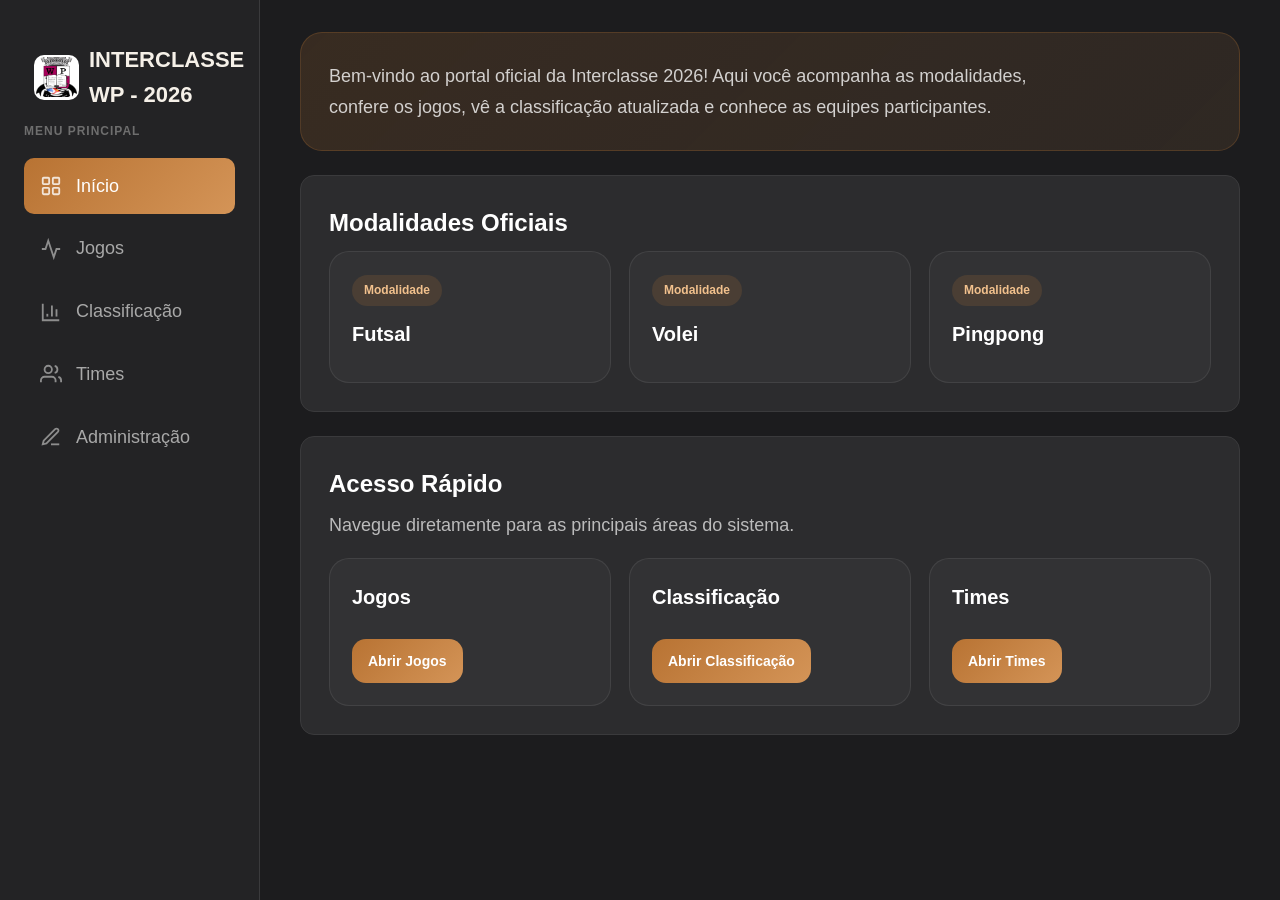
==== index.html @ 661f06f8 "site completo interclasse" ====
<!DOCTYPE html>
<html lang="pt-br" data-theme="dark">
<head>
  <meta charset="UTF-8">
  <meta name="viewport" content="width=device-width, initial-scale=1.0">
  <title>Inicial - Interclasse</title>

  <link rel="stylesheet" href="css/templatemo-crypto-style.css">
  <link rel="stylesheet" href="css/templatemo-crypto-pages.css">

  <style>
    .sidebar .logo-icon {
      display: flex;
      align-items: center;
      justify-content: center;
      font-weight: 700;
      font-size: 18px;
    }

    .custom-active-link {
      background: linear-gradient(135deg, #b87333, #d49457);
      color: #fff;
    }

    .welcome-card {
      margin-bottom: 22px;
    }

    .hero-box {
      background: linear-gradient(135deg, rgba(184,115,51,0.18), rgba(212,148,87,0.10));
      border: 1px solid rgba(184,115,51,0.25);
      border-radius: 22px;
      padding: 28px;
      margin-bottom: 24px;
    }

    .hero-box h1 {
      margin: 0 0 10px;
      font-size: 34px;
      color: #fff;
    }

    .hero-box p {
      margin: 0;
      color: rgba(255,255,255,0.78);
      line-height: 1.7;
      max-width: 760px;
    }

    .section-title {
      margin: 0 0 8px;
      color: #fff;
      font-size: 24px;
    }

    .section-subtitle {
      margin: 0 0 18px;
      color: rgba(255,255,255,0.68);
      line-height: 1.6;
    }

    .sports-grid,
    .actions-grid,
    .info-grid {
      display: grid;
      gap: 18px;
    }

    .sports-grid {
      grid-template-columns: repeat(auto-fit, minmax(220px, 1fr));
    }

    .actions-grid,
    .info-grid {
      grid-template-columns: repeat(auto-fit, minmax(260px, 1fr));
    }

    .sport-card,
    .action-card,
    .info-card {
      background: rgba(255,255,255,0.03);
      border: 1px solid rgba(255,255,255,0.08);
      border-radius: 20px;
      padding: 22px;
    }

    .sport-badge {
      display: inline-block;
      margin-bottom: 12px;
      padding: 6px 12px;
      border-radius: 999px;
      background: rgba(184,115,51,0.18);
      color: #f2c18d;
      font-size: 12px;
      font-weight: 700;
    }

    .sport-card h3,
    .action-card h3,
    .info-card h3 {
      margin: 0 0 10px;
      color: #fff;
      font-size: 20px;
    }

    .sport-card p,
    .action-card p,
    .info-card p {
      margin: 0;
      color: rgba(255,255,255,0.74);
      line-height: 1.7;
    }

    .quick-link {
      display: inline-flex;
      align-items: center;
      justify-content: center;
      text-decoration: none;
      margin-top: 16px;
      padding: 11px 16px;
      border-radius: 14px;
      font-size: 14px;
      font-weight: 700;
      color: #fff;
      background: linear-gradient(135deg, #b87333, #d49457);
      transition: 0.25s ease;
    }

    .quick-link:hover {
      transform: translateY(-1px);
      opacity: 0.96;
    }

    .card {
      margin-bottom: 24px;
    }
  </style>
</head>
<body>

<div class="splash-screen">
  <img src="logo.png" alt="Logo Interclasse">
</div>

  <button class="mobile-menu-toggle" id="mobileMenuToggle">
    <div class="hamburger">
      <span></span>
      <span></span>
      <span></span>
    </div>
  </button>

  <div class="sidebar-overlay" id="sidebarOverlay"></div>

  <div class="dashboard">
    <aside class="sidebar" id="sidebar">
    <div class="logo">
    <div class="logo-icon">
      <img src="logo.png" alt="Logo da Escola">
    </div>
      <span class="logo-text">INTERCLASSE WP - 2026</span>
    </div>

      <nav class="nav-section">
        <div class="nav-label">Menu Principal</div>

        <a href="index.html" class="nav-item custom-active-link">
          <svg class="nav-icon" viewBox="0 0 24 24" fill="none" stroke="currentColor" stroke-width="2">
            <rect x="3" y="3" width="7" height="7" rx="1"></rect>
            <rect x="14" y="3" width="7" height="7" rx="1"></rect>
            <rect x="3" y="14" width="7" height="7" rx="1"></rect>
            <rect x="14" y="14" width="7" height="7" rx="1"></rect>
          </svg>
          Início
        </a>

        <a href="jogos.html" class="nav-item">
          <svg class="nav-icon" viewBox="0 0 24 24" fill="none" stroke="currentColor" stroke-width="2">
            <polyline points="22 12 18 12 15 21 9 3 6 12 2 12"></polyline>
          </svg>
          Jogos
        </a>

        <a href="classificacao.html" class="nav-item">
          <svg class="nav-icon" viewBox="0 0 24 24" fill="none" stroke="currentColor" stroke-width="2">
            <path d="M3 3v18h18"></path>
            <path d="M18 17V9"></path>
            <path d="M13 17V5"></path>
            <path d="M8 17v-3"></path>
          </svg>
          Classificação
        </a>

        <a href="times.html" class="nav-item">
          <svg class="nav-icon" viewBox="0 0 24 24" fill="none" stroke="currentColor" stroke-width="2">
            <path d="M17 21v-2a4 4 0 0 0-4-4H5a4 4 0 0 0-4 4v2"></path>
            <circle cx="9" cy="7" r="4"></circle>
            <path d="M23 21v-2a4 4 0 0 0-3-3.87"></path>
            <path d="M16 3.13a4 4 0 0 1 0 7.75"></path>
          </svg>
          Times
        </a>

        <a href="administracao.html" class="nav-item">
          <svg class="nav-icon" viewBox="0 0 24 24" fill="none" stroke="currentColor" stroke-width="2">
            <path d="M12 20h9"></path>
            <path d="M16.5 3.5a2.121 2.121 0 113 3L7 19l-4 1 1-4 12.5-12.5z"></path>
          </svg>
          Administração
        </a>
      </nav>
    </aside>

    <main class="main-content">
      <div class="hero-box">
        <p>
          Bem-vindo ao portal oficial da Interclasse 2026! Aqui você acompanha as modalidades, confere os jogos, vê a classificação atualizada e conhece as equipes participantes.
        </p>
      </div>

      <div class="card welcome-card">
        <h2 class="section-title">Modalidades Oficiais</h2>
      

        <div class="sports-grid">
          <div class="sport-card">
            <span class="sport-badge">Modalidade</span>
            <h3>Futsal</h3>
          </div>

          <div class="sport-card">
            <span class="sport-badge">Modalidade</span>
            <h3>Volei</h3>
          </div>

          <div class="sport-card">
            <span class="sport-badge">Modalidade</span>
            <h3>Pingpong</h3>
          </div>
        </div>
      </div>

      <div class="card">
        <h2 class="section-title">Acesso Rápido</h2>
        <p class="section-subtitle">
          Navegue diretamente para as principais áreas do sistema.
        </p>

        <div class="actions-grid">
          <div class="action-card">
            <h3>Jogos</h3>
            <a class="quick-link" href="jogos.html">Abrir Jogos</a>
          </div>

          <div class="action-card">
            <h3>Classificação</h3>
            <a class="quick-link" href="classificacao.html">Abrir Classificação</a>
          </div>

          <div class="action-card">
            <h3>Times</h3>
            <a class="quick-link" href="times.html">Abrir Times</a>
          </div>
        </div>
      </div>

        </div>
      </div>
    </main>
  </div>

  <script src="js/templatemo-crypto-script.js"></script>
</body>
</html>
---- css/templatemo-crypto-style.css ----
/*
==========================================================================
CryptoVault - Crypto Dashboard Template
Template Name: CryptoVault
Template URL: https://templatemo.com
Description: A modern cryptocurrency dashboard template with dark/light mode
Author: TemplateMo
Version: 1.0
==========================================================================

TemplateMo 609 Crypto Vault

https://templatemo.com/tm-609-crypto-vault

*/

/* ========================================
   CSS Reset & Base
======================================== */
* {
    margin: 0;
    padding: 0;
    box-sizing: border-box;
}

/* ========================================
   CSS Variables - Dark Theme (Default)
======================================== */
:root, [data-theme="dark"] {
    --bg-primary: #1c1c1e;
    --bg-secondary: #232325;
    --bg-card: #2c2c2e;
    --bg-card-hover: #343436;
    --accent-copper: #b87333;
    --accent-copper-light: #c9845a;
    --accent-gradient: linear-gradient(135deg, #b87333 0%, #d4945a 50%, #c9845a 100%);
    --accent-gradient-hover: linear-gradient(135deg, #c9845a 0%, #daa57a 50%, #d4945a 100%);
    --text-primary: #f5f0e8;
    --text-secondary: #a8a8a8;
    --text-muted: #6e6e6e;
    --gain: #6b8e6b;
    --loss: #c27878;
    --border: #3a3a3c;
    --shadow: rgba(0, 0, 0, 0.3);
    --chart-grid: rgba(255, 255, 255, 0.05);
    --overlay: rgba(0, 0, 0, 0.5);
}

.splash-screen {
  position: fixed;
  inset: 0;
  background: #ffffff;
  display: flex;
  align-items: center;
  justify-content: center;
  z-index: 9999;

  animation: fadeOut 2.5s forwards;
}

.splash-screen img {
  width: 180px;
  max-width: 70%;
  animation: zoomIn 0.8s ease;
}

/* animação da logo entrando */
@keyframes zoomIn {
  from {
    opacity: 0;
    transform: scale(0.65);
  }
  to {
    opacity: 1;
    transform: scale(1);
  }
}

/* animação da tela sumindo */
@keyframes fadeOut {
  0% {
    opacity: 1;
  }
  70% {
    opacity: 1;
  }
  100% {
    opacity: 0;
    visibility: hidden;
  }
}

/* ========================================
   CSS Variables - Light Theme
======================================== */
[data-theme="light"] {
    --bg-primary: #f5f5f7;
    --bg-secondary: #ffffff;
    --bg-card: #ffffff;
    --bg-card-hover: #f0f0f2;
    --accent-copper: #d4945a;
    --accent-copper-light: #e8b88a;
    --accent-gradient: linear-gradient(135deg, #d4945a 0%, #e8b88a 50%, #f0c89a 100%);
    --accent-gradient-hover: linear-gradient(135deg, #e8b88a 0%, #f0c89a 50%, #f5d4a8 100%);
    --text-primary: #1c1c1e;
    --text-secondary: #6e6e6e;
    --text-muted: #9a9a9a;
    --gain: #5a9a5a;
    --loss: #c76b6b;
    --border: #e0e0e2;
    --shadow: rgba(0, 0, 0, 0.08);
    --chart-grid: rgba(0, 0, 0, 0.05);
    --overlay: rgba(0, 0, 0, 0.5);
}

/* ========================================
   Body & Typography
======================================== */
body {
    font-family: 'Instrument Sans', -apple-system, BlinkMacSystemFont, sans-serif;
    font-size: 18px;
    line-height: 1.6;
    background-color: var(--bg-primary);
    color: var(--text-primary);
    min-height: 100vh;
    transition: background-color 0.3s ease, color 0.3s ease;
}

/* ========================================
   Dashboard Layout
======================================== */
.dashboard {
    display: grid;
    grid-template-columns: 260px 1fr;
    min-height: 100vh;
}

/* ========================================
   Mobile Menu Toggle
======================================== */
.mobile-menu-toggle {
    display: none;
    position: fixed;
    top: 20px;
    left: 20px;
    z-index: 1001;
    width: 46px;
    height: 46px;
    background-color: var(--bg-card);
    border: 1px solid var(--border);
    border-radius: 10px;
    cursor: pointer;
    align-items: center;
    justify-content: center;
    transition: all 0.3s ease;
}

.mobile-menu-toggle:hover {
    background-color: var(--bg-card-hover);
}

.hamburger {
    display: flex;
    flex-direction: column;
    gap: 5px;
}

.hamburger span {
    display: block;
    width: 22px;
    height: 2px;
    background-color: var(--text-primary);
    transition: all 0.3s ease;
}

.mobile-menu-toggle.active .hamburger span:nth-child(1) {
    transform: rotate(45deg) translate(5px, 5px);
}

.mobile-menu-toggle.active .hamburger span:nth-child(2) {
    opacity: 0;
}

.mobile-menu-toggle.active .hamburger span:nth-child(3) {
    transform: rotate(-45deg) translate(5px, -5px);
}

.mobile-menu-toggle.active {
    left: auto;
    right: 20px;
}

/* ========================================
   Sidebar Overlay
======================================== */
.sidebar-overlay {
    position: fixed;
    inset: 0;
    background-color: var(--overlay);
    z-index: 999;
    opacity: 0;
    pointer-events: none;
    transition: opacity 0.3s ease;
}

.sidebar-overlay.active {
    opacity: 1;
    pointer-events: auto;
}

/* ========================================
   Sidebar
======================================== */
.sidebar {
    background-color: var(--bg-secondary);
    padding: 32px 24px;
    border-right: 1px solid var(--border);
    display: flex;
    flex-direction: column;
    transition: transform 0.3s ease, background-color 0.3s ease;
    z-index: 1000;
    height: 100vh;
    position: sticky;
    top: 0;
    overflow-y: auto;
    overflow-x: hidden;
}

/* Sidebar Scrollbar */
.sidebar::-webkit-scrollbar {
    width: 6px;
}

.sidebar::-webkit-scrollbar-track {
    background: transparent;
    margin: 10px 0;
}

.sidebar::-webkit-scrollbar-thumb {
    background: linear-gradient(180deg, var(--accent-copper), var(--accent-copper-light));
    border-radius: 10px;
}

.sidebar::-webkit-scrollbar-thumb:hover {
    background: linear-gradient(180deg, var(--accent-copper-light), var(--accent-copper));
}

.sidebar {
    scrollbar-width: thin;
    scrollbar-color: var(--accent-copper) transparent;
}

/* ========================================
   Logo
======================================== */
.logo {
  display: flex;
  align-items: center;
  gap: 10px;
  padding: 10px;
}

/* caixa da logo */
.logo-icon {
  width: 45px;
  height: 45px;
  min-width: 45px; /* impede de deformar */
  background: #fff;
  border-radius: 10px;
  overflow: hidden; /* MUITO IMPORTANTE */
  display: flex;
  align-items: center;
  justify-content: center;
}

/* imagem da logo */
.logo-icon img {
  width: 90%;
  height: 90%;
  object-fit: cover; /* ou use contain se quiser inteira */
}

.logo-text {
    font-size: 22px;
    font-weight: 700;
    color: var(--text-primary);
}

/* ========================================
   Navigation
======================================== */
.nav-section {
    margin-bottom: 32px;
}

.nav-label {
    font-size: 12px;
    font-weight: 600;
    color: var(--text-muted);
    text-transform: uppercase;
    letter-spacing: 1px;
    margin-bottom: 16px;
}

.nav-item {
    display: flex;
    align-items: center;
    gap: 14px;
    padding: 14px 16px;
    border-radius: 10px;
    color: var(--text-secondary);
    text-decoration: none;
    margin-bottom: 6px;
    transition: all 0.2s ease;
}

.nav-item:hover {
    background-color: var(--bg-card);
    color: var(--text-primary);
}

.nav-item.active {
    background: var(--accent-gradient);
    color: #1c1c1e;
    font-weight: 600;
    box-shadow: 0 4px 12px rgba(184, 115, 51, 0.3);
}

.nav-item.active:hover {
    background: var(--accent-gradient-hover);
}

.nav-icon {
    width: 22px;
    height: 22px;
    opacity: 0.8;
}

.nav-item.active .nav-icon {
    opacity: 1;
}

/* ========================================
   Sidebar Footer
======================================== */
.sidebar-footer {
    margin-top: auto;
    padding-top: 24px;
    border-top: 1px solid var(--border);
    background-color: var(--bg-secondary);
}

.theme-toggle {
    display: flex;
    align-items: center;
    justify-content: space-between;
    padding: 14px 16px;
    margin-bottom: 12px;
}

.theme-toggle-label {
    display: flex;
    align-items: center;
    gap: 14px;
    color: var(--text-secondary);
    font-size: 16px;
}

.theme-switch {
    position: relative;
    width: 52px;
    height: 28px;
    background-color: var(--border);
    border-radius: 14px;
    cursor: pointer;
    transition: background-color 0.3s ease;
}

.theme-switch::after {
    content: '';
    position: absolute;
    top: 3px;
    left: 3px;
    width: 22px;
    height: 22px;
    background-color: var(--text-primary);
    border-radius: 50%;
    transition: transform 0.3s ease, background-color 0.3s ease;
}

[data-theme="light"] .theme-switch {
    background: var(--accent-gradient);
}

[data-theme="light"] .theme-switch::after {
    transform: translateX(24px);
    background-color: #ffffff;
}

.logout-btn {
    display: flex;
    align-items: center;
    gap: 14px;
    padding: 14px 16px;
    border-radius: 10px;
    color: var(--loss);
    text-decoration: none;
    width: 100%;
    background: none;
    border: none;
    font-family: inherit;
    font-size: 16px;
    cursor: pointer;
    transition: all 0.2s ease;
}

.logout-btn:hover {
    background-color: rgba(194, 120, 120, 0.15);
}

.logout-btn svg {
    width: 22px;
    height: 22px;
}

/* ========================================
   Main Content
======================================== */
.main-content {
    padding: 32px 40px;
    overflow-y: auto;
    transition: background-color 0.3s ease;
}

.main-content::-webkit-scrollbar {
    width: 8px;
}

.main-content::-webkit-scrollbar-track {
    background: var(--bg-primary);
}

.main-content::-webkit-scrollbar-thumb {
    background: linear-gradient(180deg, var(--accent-copper), var(--accent-copper-light));
    border-radius: 10px;
}

.main-content {
    scrollbar-width: thin;
    scrollbar-color: var(--accent-copper) var(--bg-primary);
}

/* ========================================
   Page Header
======================================== */
.page-header {
    margin-bottom: 32px;
}

.page-header h1 {
    font-size: 28px;
    font-weight: 700;
    margin-bottom: 8px;
}

.page-header p {
    color: var(--text-secondary);
    font-size: 16px;
}

/* ========================================
   Cards
======================================== */
.card {
    background-color: var(--bg-card);
    border-radius: 14px;
    padding: 28px;
    border: 1px solid var(--border);
    transition: all 0.3s ease;
}

.card-header {
    display: flex;
    justify-content: space-between;
    align-items: center;
    margin-bottom: 24px;
}

.card-title {
    font-size: 20px;
    font-weight: 600;
    color: var(--text-primary);
}

.card-description {
    font-size: 14px;
    color: var(--text-secondary);
}

/* ========================================
   Buttons
======================================== */
.btn {
    padding: 14px 28px;
    border-radius: 10px;
    font-size: 16px;
    font-weight: 600;
    font-family: inherit;
    cursor: pointer;
    transition: all 0.2s ease;
    border: 1px solid var(--border);
    background-color: transparent;
    color: var(--text-primary);
}

.btn:hover {
    background-color: var(--bg-card-hover);
}

.btn.primary {
    background: var(--accent-gradient);
    border: none;
    color: #1c1c1e;
}

.btn.primary:hover {
    background: var(--accent-gradient-hover);
    transform: translateY(-2px);
}

.btn.danger {
    color: var(--loss);
    border-color: var(--loss);
}

.btn.danger:hover {
    background-color: rgba(194, 120, 120, 0.15);
}

.btn-group {
    display: flex;
    gap: 16px;
    margin-top: 24px;
}

/* ========================================
   Form Elements
======================================== */
.form-grid {
    display: grid;
    grid-template-columns: repeat(2, 1fr);
    gap: 24px;
}

.form-group {
    margin-bottom: 24px;
}

.form-group.full-width {
    grid-column: span 2;
}

.form-label {
    display: block;
    font-size: 14px;
    font-weight: 600;
    color: var(--text-primary);
    margin-bottom: 8px;
}

.form-input {
    width: 100%;
    padding: 14px 18px;
    background-color: var(--bg-primary);
    border: 1px solid var(--border);
    border-radius: 10px;
    font-size: 16px;
    font-family: inherit;
    color: var(--text-primary);
    transition: all 0.2s ease;
}

.form-input:focus {
    outline: none;
    border-color: var(--accent-copper);
}

.form-input::placeholder {
    color: var(--text-muted);
}

.form-select {
    width: 100%;
    padding: 14px 18px;
    background-color: var(--bg-primary);
    border: 1px solid var(--border);
    border-radius: 10px;
    font-size: 16px;
    font-family: inherit;
    color: var(--text-primary);
    cursor: pointer;
    appearance: none;
    background-image: url("data:image/svg+xml,%3Csvg xmlns='http://www.w3.org/2000/svg' width='24' height='24' viewBox='0 0 24 24' fill='none' stroke='%236e6e6e' stroke-width='2'%3E%3Cpolyline points='6 9 12 15 18 9'%3E%3C/polyline%3E%3C/svg%3E");
    background-repeat: no-repeat;
    background-position: right 16px center;
}

.form-select:focus {
    outline: none;
    border-color: var(--accent-copper);
}

/* ========================================
   Toggle Switches
======================================== */
.toggle-item {
    display: flex;
    align-items: center;
    justify-content: space-between;
    padding: 16px 0;
    border-bottom: 1px solid var(--border);
}

.toggle-item:last-child {
    border-bottom: none;
}

.toggle-info {
    flex: 1;
}

.toggle-title {
    font-size: 16px;
    font-weight: 600;
    color: var(--text-primary);
    margin-bottom: 4px;
}

.toggle-description {
    font-size: 14px;
    color: var(--text-secondary);
}

.toggle-switch {
    position: relative;
    width: 52px;
    height: 28px;
    background-color: var(--border);
    border-radius: 14px;
    cursor: pointer;
    transition: background 0.3s ease;
}

.toggle-switch::after {
    content: '';
    position: absolute;
    top: 3px;
    left: 3px;
    width: 22px;
    height: 22px;
    background-color: var(--text-primary);
    border-radius: 50%;
    transition: transform 0.3s ease;
}

.toggle-switch.active {
    background: var(--accent-gradient);
}

.toggle-switch.active::after {
    transform: translateX(24px);
    background-color: #1c1c1e;
}

/* ========================================
   Coin Icons
======================================== */
.coin-icon {
    width: 36px;
    height: 36px;
    border-radius: 50%;
    display: flex;
    align-items: center;
    justify-content: center;
    font-weight: 700;
    font-size: 14px;
    color: #fff;
}

.coin-icon.btc { background: linear-gradient(135deg, #f7931a, #c77b15); }
.coin-icon.eth { background: linear-gradient(135deg, #627eea, #4a5fc1); }
.coin-icon.usdt { background: linear-gradient(135deg, #26a17b, #1a7a5c); }
.coin-icon.bnb { background: linear-gradient(135deg, #f3ba2f, #c99a27); }
.coin-icon.sol { background: linear-gradient(135deg, #9945ff, #14f195); }
.coin-icon.xrp { background: linear-gradient(135deg, #23292f, #000000); }
.coin-icon.ada { background: linear-gradient(135deg, #0033ad, #002276); }
.coin-icon.doge { background: linear-gradient(135deg, #c3a634, #ba9f33); }
.coin-icon.dot { background: linear-gradient(135deg, #e6007a, #c40068); }
.coin-icon.matic { background: linear-gradient(135deg, #8247e5, #6b3bc4); }

/* ========================================
   Copyright Footer
======================================== */
.copyright {
    text-align: center;
    padding: 24px 40px;
    color: var(--text-muted);
    font-size: 14px;
    border-top: 1px solid var(--border);
    margin-top: 40px;
}

.copyright a {
    color: var(--accent-copper);
    text-decoration: none;
}

.copyright a:hover {
    color: var(--accent-copper-light);
}

/* ========================================
   Responsive - Tablet
======================================== */
@media (max-width: 1024px) {
    .mobile-menu-toggle {
        display: flex;
    }

    .dashboard {
        grid-template-columns: 1fr;
    }

    .sidebar {
        position: fixed;
        top: 0;
        left: 0;
        height: 100vh;
        width: 280px;
        transform: translateX(-100%);
        box-shadow: 4px 0 24px var(--shadow);
    }

    .sidebar.active {
        transform: translateX(0);
    }

    .main-content {
        padding: 24px;
        padding-top: 80px;
    }

    .form-grid {
        grid-template-columns: 1fr;
    }

    .form-group.full-width {
        grid-column: span 1;
    }
}

/* ========================================
   Responsive - Mobile
======================================== */
@media (max-width: 640px) {
    .main-content {
        padding: 16px;
        padding-top: 80px;
    }

    .btn-group {
        flex-direction: column;
    }

    .card {
        padding: 20px;
    }
}
---- css/templatemo-crypto-pages.css ----
/*
==========================================================================
CryptoVault - Pages Styles (Wallet, Markets, Settings)
==========================================================================

TemplateMo 609 Crypto Vault

https://templatemo.com/tm-609-crypto-vault

*/

/* ========================================
   Balance Cards (Wallet Page)
======================================== */
.balance-cards {
    display: grid;
    grid-template-columns: repeat(3, 1fr);
    gap: 24px;
    margin-bottom: 32px;
}

.balance-card {
    background-color: var(--bg-card);
    border-radius: 14px;
    padding: 24px;
    border: 1px solid var(--border);
    transition: all 0.3s ease;
}

.balance-card:hover {
    border-color: var(--accent-copper);
    transform: translateY(-2px);
    box-shadow: 0 8px 24px var(--shadow);
}

.balance-card.primary {
    background: var(--accent-gradient);
    border: none;
}

.balance-card.primary .balance-label,
.balance-card.primary .balance-value,
.balance-card.primary .balance-change {
    color: #1c1c1e;
}

.balance-icon {
    width: 48px;
    height: 48px;
    background-color: rgba(184, 115, 51, 0.15);
    border-radius: 10px;
    display: flex;
    align-items: center;
    justify-content: center;
    margin-bottom: 16px;
}

.balance-card.primary .balance-icon {
    background-color: rgba(28, 28, 30, 0.2);
}

.balance-label {
    font-size: 14px;
    color: var(--text-secondary);
    margin-bottom: 8px;
}

.balance-value {
    font-size: 28px;
    font-weight: 700;
    color: var(--text-primary);
    margin-bottom: 8px;
}

.balance-change {
    font-size: 14px;
    color: var(--gain);
}

.balance-change.negative {
    color: var(--loss);
}

/* ========================================
   Action Buttons
======================================== */
.action-buttons {
    display: flex;
    gap: 16px;
    margin-bottom: 32px;
}

.action-btn {
    display: flex;
    align-items: center;
    gap: 10px;
    padding: 14px 24px;
    border-radius: 10px;
    font-size: 16px;
    font-weight: 600;
    font-family: inherit;
    cursor: pointer;
    transition: all 0.2s ease;
    border: 1px solid var(--border);
    background-color: var(--bg-card);
    color: var(--text-primary);
}

.action-btn:hover {
    background-color: var(--bg-card-hover);
    border-color: var(--accent-copper);
}

.action-btn.primary {
    background: var(--accent-gradient);
    border: none;
    color: #1c1c1e;
}

.action-btn.primary:hover {
    background: var(--accent-gradient-hover);
    transform: translateY(-2px);
}

/* ========================================
   Content Grid
======================================== */
.content-grid {
    display: grid;
    grid-template-columns: 1fr 400px;
    gap: 24px;
    margin-bottom: 32px;
}

/* ========================================
   Wallet List
======================================== */
.wallet-list {
    display: flex;
    flex-direction: column;
    gap: 16px;
}

.wallet-item {
    display: flex;
    align-items: center;
    gap: 16px;
    padding: 16px;
    background-color: rgba(255, 255, 255, 0.03);
    border-radius: 10px;
    transition: all 0.2s ease;
}

.wallet-item:hover {
    background-color: rgba(255, 255, 255, 0.06);
}

.wallet-icon {
    width: 48px;
    height: 48px;
    border-radius: 50%;
    display: flex;
    align-items: center;
    justify-content: center;
    font-weight: 700;
    font-size: 18px;
    color: #fff;
}

.wallet-icon.btc { background: linear-gradient(135deg, #f7931a, #c77b15); }
.wallet-icon.eth { background: linear-gradient(135deg, #627eea, #4a5fc1); }
.wallet-icon.usdt { background: linear-gradient(135deg, #26a17b, #1a7a5c); }
.wallet-icon.sol { background: linear-gradient(135deg, #9945ff, #14f195); }

.wallet-info {
    flex: 1;
}

.wallet-name {
    font-size: 16px;
    font-weight: 600;
    color: var(--text-primary);
    margin-bottom: 4px;
}

.wallet-address {
    font-size: 13px;
    color: var(--text-muted);
    font-family: monospace;
}

.wallet-balance {
    text-align: right;
}

.wallet-amount {
    font-size: 16px;
    font-weight: 600;
    color: var(--text-primary);
    margin-bottom: 4px;
}

.wallet-usd {
    font-size: 14px;
    color: var(--text-secondary);
}

.copy-btn {
    padding: 8px;
    background: none;
    border: 1px solid var(--border);
    border-radius: 6px;
    cursor: pointer;
    color: var(--text-secondary);
    transition: all 0.2s ease;
}

.copy-btn:hover {
    background-color: var(--bg-card-hover);
    color: var(--accent-copper);
    border-color: var(--accent-copper);
}

/* ========================================
   QR Code Section
======================================== */
.qr-section {
    text-align: center;
    padding: 24px;
}

.qr-code {
    width: 180px;
    height: 180px;
    background-color: #fff;
    border-radius: 12px;
    margin: 0 auto 20px;
    display: flex;
    align-items: center;
    justify-content: center;
    padding: 16px;
}

.qr-code svg {
    width: 100%;
    height: 100%;
}

.qr-address {
    font-size: 13px;
    color: var(--text-muted);
    font-family: monospace;
    word-break: break-all;
    margin-bottom: 16px;
    padding: 12px;
    background-color: rgba(255, 255, 255, 0.03);
    border-radius: 8px;
}

.qr-actions {
    display: flex;
    gap: 12px;
    justify-content: center;
}

.qr-btn {
    padding: 10px 20px;
    border-radius: 8px;
    font-size: 14px;
    font-weight: 600;
    font-family: inherit;
    cursor: pointer;
    transition: all 0.2s ease;
    border: 1px solid var(--border);
    background-color: transparent;
    color: var(--text-primary);
}

.qr-btn:hover {
    background-color: var(--bg-card-hover);
}

.qr-btn.primary {
    background: var(--accent-gradient);
    border: none;
    color: #1c1c1e;
}

/* ========================================
   Staking Section
======================================== */
.staking-grid {
    display: grid;
    grid-template-columns: repeat(2, 1fr);
    gap: 16px;
}

.staking-card {
    padding: 20px;
    background-color: rgba(255, 255, 255, 0.03);
    border-radius: 12px;
    border: 1px solid var(--border);
    transition: all 0.2s ease;
}

.staking-card:hover {
    border-color: var(--accent-copper);
}

.staking-header {
    display: flex;
    align-items: center;
    gap: 12px;
    margin-bottom: 16px;
}

.staking-icon {
    width: 40px;
    height: 40px;
    border-radius: 50%;
    display: flex;
    align-items: center;
    justify-content: center;
    font-weight: 700;
    font-size: 14px;
    color: #fff;
}

.staking-name {
    font-size: 16px;
    font-weight: 600;
    color: var(--text-primary);
}

.staking-apy {
    font-size: 13px;
    color: var(--gain);
}

.staking-details {
    display: flex;
    justify-content: space-between;
    margin-bottom: 12px;
}

.staking-label {
    font-size: 13px;
    color: var(--text-muted);
}

.staking-value {
    font-size: 14px;
    font-weight: 600;
    color: var(--text-primary);
}

.staking-btn {
    width: 100%;
    padding: 10px;
    border-radius: 8px;
    font-size: 14px;
    font-weight: 600;
    font-family: inherit;
    cursor: pointer;
    transition: all 0.2s ease;
    border: 1px solid var(--accent-copper);
    background-color: transparent;
    color: var(--accent-copper);
}

.staking-btn:hover {
    background: var(--accent-gradient);
    color: #1c1c1e;
    border-color: transparent;
}

/* ========================================
   Transaction History
======================================== */
.transaction-list {
    display: flex;
    flex-direction: column;
}

.transaction-item {
    display: flex;
    align-items: center;
    gap: 16px;
    padding: 16px 0;
    border-bottom: 1px solid var(--border);
}

.transaction-item:last-child {
    border-bottom: none;
}

.transaction-icon {
    width: 44px;
    height: 44px;
    border-radius: 10px;
    display: flex;
    align-items: center;
    justify-content: center;
}

.transaction-icon.deposit {
    background-color: rgba(107, 142, 107, 0.2);
}

.transaction-icon.withdraw {
    background-color: rgba(194, 120, 120, 0.2);
}

.transaction-icon.stake {
    background-color: rgba(184, 115, 51, 0.2);
}

.transaction-info {
    flex: 1;
}

.transaction-type {
    font-size: 16px;
    font-weight: 600;
    color: var(--text-primary);
    margin-bottom: 4px;
}

.transaction-date {
    font-size: 13px;
    color: var(--text-muted);
}

.transaction-amount {
    text-align: right;
}

.transaction-value {
    font-size: 16px;
    font-weight: 600;
    margin-bottom: 4px;
}

.transaction-value.positive {
    color: var(--gain);
}

.transaction-value.negative {
    color: var(--loss);
}

.transaction-status {
    font-size: 13px;
    padding: 4px 8px;
    border-radius: 4px;
}

.transaction-status.completed {
    background-color: rgba(107, 142, 107, 0.2);
    color: var(--gain);
}

.transaction-status.pending {
    background-color: rgba(184, 115, 51, 0.2);
    color: var(--accent-copper);
}

/* ========================================
   Market Stats
======================================== */
.market-stats {
    display: grid;
    grid-template-columns: repeat(4, 1fr);
    gap: 20px;
    margin-bottom: 32px;
}

.market-stat {
    background-color: var(--bg-card);
    border-radius: 12px;
    padding: 20px;
    border: 1px solid var(--border);
}

.market-stat-label {
    font-size: 13px;
    color: var(--text-muted);
    margin-bottom: 8px;
}

.market-stat-value {
    font-size: 22px;
    font-weight: 700;
    color: var(--text-primary);
}

.market-stat-change {
    font-size: 13px;
    margin-top: 4px;
}

.market-stat-change.positive {
    color: var(--gain);
}

.market-stat-change.negative {
    color: var(--loss);
}

/* ========================================
   Search and Filters
======================================== */
.search-filters {
    display: flex;
    gap: 16px;
    margin-bottom: 24px;
    flex-wrap: wrap;
}

.search-box {
    flex: 1;
    min-width: 280px;
    background-color: var(--bg-card);
    border: 1px solid var(--border);
    border-radius: 10px;
    padding: 12px 18px;
    display: flex;
    align-items: center;
    gap: 12px;
}

.search-box input {
    background: none;
    border: none;
    color: var(--text-primary);
    font-size: 16px;
    width: 100%;
    font-family: inherit;
}

.search-box input::placeholder {
    color: var(--text-muted);
}

.search-box input:focus {
    outline: none;
}

.filter-tabs {
    display: flex;
    gap: 8px;
}

.filter-tab {
    padding: 10px 18px;
    border-radius: 8px;
    font-size: 14px;
    font-weight: 500;
    background: none;
    border: 1px solid var(--border);
    color: var(--text-secondary);
    cursor: pointer;
    font-family: inherit;
    transition: all 0.2s ease;
}

.filter-tab:hover {
    color: var(--text-primary);
    border-color: var(--accent-copper);
}

.filter-tab.active {
    background: var(--accent-gradient);
    color: #1c1c1e;
    border: none;
}

/* ========================================
   Market Table
======================================== */
.market-table {
    width: 100%;
    border-collapse: collapse;
}

.market-table th {
    text-align: left;
    padding: 12px 16px;
    font-size: 12px;
    font-weight: 600;
    color: var(--text-muted);
    text-transform: uppercase;
    letter-spacing: 0.5px;
    border-bottom: 1px solid var(--border);
}

.market-table th.text-right {
    text-align: right;
}

.market-table td {
    padding: 16px;
    border-bottom: 1px solid var(--border);
    vertical-align: middle;
}

.market-table tr:last-child td {
    border-bottom: none;
}

.market-table tr:hover {
    background-color: rgba(255, 255, 255, 0.02);
}

.coin-cell {
    display: flex;
    align-items: center;
    gap: 12px;
}

.coin-rank {
    font-size: 13px;
    color: var(--text-muted);
    width: 24px;
}

.price-cell {
    font-size: 15px;
    font-weight: 600;
    color: var(--text-primary);
    text-align: right;
}

.change-cell {
    text-align: right;
    font-size: 14px;
    font-weight: 600;
}

.change-cell.positive {
    color: var(--gain);
}

.change-cell.negative {
    color: var(--loss);
}

.volume-cell,
.mcap-cell {
    text-align: right;
    font-size: 14px;
    color: var(--text-secondary);
}

.star-btn {
    background: none;
    border: none;
    cursor: pointer;
    color: var(--text-muted);
    padding: 4px;
    font-size: 18px;
    transition: color 0.2s ease;
}

.star-btn:hover,
.star-btn.active {
    color: var(--accent-copper);
}

/* ========================================
   Trending Section
======================================== */
.trending-list {
    display: flex;
    flex-direction: column;
    gap: 4px;
}

.trending-item {
    display: flex;
    align-items: center;
    gap: 12px;
    padding: 12px;
    border-radius: 10px;
    transition: background-color 0.2s ease;
}

.trending-item:hover {
    background-color: rgba(255, 255, 255, 0.03);
}

.trending-rank {
    width: 24px;
    height: 24px;
    border-radius: 6px;
    background-color: rgba(184, 115, 51, 0.15);
    display: flex;
    align-items: center;
    justify-content: center;
    font-size: 12px;
    font-weight: 700;
    color: var(--accent-copper);
}

.trending-coin {
    display: flex;
    align-items: center;
    gap: 10px;
    flex: 1;
}

.trending-icon {
    width: 32px;
    height: 32px;
    border-radius: 50%;
    display: flex;
    align-items: center;
    justify-content: center;
    font-weight: 700;
    font-size: 12px;
    color: #fff;
}

.trending-name {
    font-size: 14px;
    font-weight: 600;
    color: var(--text-primary);
}

.trending-symbol {
    font-size: 12px;
    color: var(--text-muted);
}

.trending-change {
    font-size: 14px;
    font-weight: 600;
}

.trending-change.positive {
    color: var(--gain);
}

.trending-change.negative {
    color: var(--loss);
}

/* ========================================
   Fear & Greed Index
======================================== */
.fear-greed {
    margin-top: 24px;
}

.fear-greed-meter {
    height: 12px;
    background: linear-gradient(90deg, #c27878, #c9a878, #6b8e6b);
    border-radius: 6px;
    position: relative;
    margin: 16px 0;
}

.fear-greed-indicator {
    position: absolute;
    top: -4px;
    width: 20px;
    height: 20px;
    background-color: var(--text-primary);
    border-radius: 50%;
    transform: translateX(-50%);
    box-shadow: 0 2px 8px var(--shadow);
}

.fear-greed-labels {
    display: flex;
    justify-content: space-between;
    font-size: 12px;
    color: var(--text-muted);
}

.fear-greed-value {
    text-align: center;
    margin-top: 16px;
}

.fear-greed-number {
    font-size: 36px;
    font-weight: 700;
    color: var(--text-primary);
}

.fear-greed-label {
    font-size: 14px;
    color: var(--accent-copper);
    font-weight: 600;
}

/* ========================================
   Settings Tabs
======================================== */
.settings-tabs {
    display: flex;
    gap: 8px;
    margin-bottom: 32px;
    border-bottom: 1px solid var(--border);
    padding-bottom: 16px;
}

.settings-tab {
    padding: 12px 24px;
    border-radius: 10px;
    font-size: 15px;
    font-weight: 500;
    background: none;
    border: none;
    color: var(--text-secondary);
    cursor: pointer;
    font-family: inherit;
    transition: all 0.2s ease;
}

.settings-tab:hover {
    color: var(--text-primary);
    background-color: var(--bg-card);
}

.settings-tab.active {
    background: var(--accent-gradient);
    color: #1c1c1e;
}

/* ========================================
   Settings Content
======================================== */
.settings-content {
    display: none;
}

.settings-content.active {
    display: block;
}

/* ========================================
   Profile Section
======================================== */
.profile-header {
    display: flex;
    align-items: center;
    gap: 24px;
    margin-bottom: 32px;
}

.profile-avatar {
    width: 100px;
    height: 100px;
    background: var(--accent-gradient);
    border-radius: 20px;
    display: flex;
    align-items: center;
    justify-content: center;
    font-size: 36px;
    font-weight: 700;
    color: #1c1c1e;
    position: relative;
}

.avatar-edit {
    position: absolute;
    bottom: -8px;
    right: -8px;
    width: 36px;
    height: 36px;
    background-color: var(--bg-secondary);
    border: 2px solid var(--accent-copper);
    border-radius: 50%;
    display: flex;
    align-items: center;
    justify-content: center;
    cursor: pointer;
    transition: all 0.2s ease;
}

.avatar-edit svg {
    stroke: var(--accent-copper);
}

.avatar-edit:hover {
    background: var(--accent-gradient);
    border-color: transparent;
}

.avatar-edit:hover svg {
    stroke: #1c1c1e;
}

.profile-info h2 {
    font-size: 24px;
    font-weight: 700;
    color: var(--text-primary);
    margin-bottom: 4px;
}

.profile-info p {
    font-size: 15px;
    color: var(--text-secondary);
}

.profile-badge {
    display: inline-block;
    padding: 4px 12px;
    background: var(--accent-gradient);
    border-radius: 20px;
    font-size: 12px;
    font-weight: 600;
    color: #1c1c1e;
    margin-top: 8px;
}

/* ========================================
   Security Items
======================================== */
.security-item {
    display: flex;
    align-items: center;
    gap: 16px;
    padding: 20px;
    background-color: rgba(255, 255, 255, 0.03);
    border-radius: 12px;
    margin-bottom: 16px;
}

.security-icon {
    width: 48px;
    height: 48px;
    background-color: rgba(184, 115, 51, 0.15);
    border-radius: 12px;
    display: flex;
    align-items: center;
    justify-content: center;
}

.security-info {
    flex: 1;
}

.security-title {
    font-size: 16px;
    font-weight: 600;
    color: var(--text-primary);
    margin-bottom: 4px;
}

.security-status {
    font-size: 14px;
}

.security-status.enabled {
    color: var(--gain);
}

.security-status.disabled {
    color: var(--text-muted);
}

.security-btn {
    padding: 10px 20px;
    border-radius: 8px;
    font-size: 14px;
    font-weight: 600;
    font-family: inherit;
    cursor: pointer;
    transition: all 0.2s ease;
    border: 1px solid var(--border);
    background-color: transparent;
    color: var(--text-primary);
}

.security-btn:hover {
    background-color: var(--bg-card-hover);
    border-color: var(--accent-copper);
}

.security-btn.primary {
    background: var(--accent-gradient);
    border: none;
    color: #1c1c1e;
}

/* ========================================
   Connected Accounts
======================================== */
.connected-item {
    display: flex;
    align-items: center;
    gap: 16px;
    padding: 16px 0;
    border-bottom: 1px solid var(--border);
}

.connected-item:last-child {
    border-bottom: none;
}

.connected-icon {
    width: 44px;
    height: 44px;
    border-radius: 10px;
    display: flex;
    align-items: center;
    justify-content: center;
    font-weight: 700;
    font-size: 18px;
    color: #fff;
}

.connected-icon.metamask {
    background: linear-gradient(135deg, #e2761b, #c55c0f);
}

.connected-icon.coinbase {
    background: linear-gradient(135deg, #0052ff, #0040cc);
}

.connected-icon.binance {
    background: linear-gradient(135deg, #f3ba2f, #c99a27);
}

.connected-info {
    flex: 1;
}

.connected-name {
    font-size: 16px;
    font-weight: 600;
    color: var(--text-primary);
}

.connected-status {
    font-size: 14px;
    color: var(--gain);
}

.connected-status.disconnected {
    color: var(--text-muted);
}

/* ========================================
   Responsive - Pages
======================================== */
@media (max-width: 1200px) {
    .balance-cards {
        grid-template-columns: repeat(2, 1fr);
    }

    .content-grid {
        grid-template-columns: 1fr;
    }
}

@media (max-width: 1024px) {
    .balance-cards {
        grid-template-columns: 1fr;
    }

    .staking-grid {
        grid-template-columns: 1fr;
    }

    .market-stats {
        grid-template-columns: repeat(2, 1fr);
    }

    .market-table th:nth-child(5),
    .market-table td:nth-child(5),
    .market-table th:nth-child(6),
    .market-table td:nth-child(6) {
        display: none;
    }

    .settings-tabs {
        flex-direction: column;
        border-bottom: none;
        background-color: var(--bg-card);
        border-radius: 12px;
        padding: 8px;
    }

    .settings-tab {
        text-align: left;
        border-radius: 8px;
    }
}

@media (max-width: 640px) {
    .action-buttons {
        flex-wrap: wrap;
    }

    .action-btn {
        flex: 1;
        min-width: 140px;
        justify-content: center;
    }

    .market-stats {
        grid-template-columns: 1fr;
    }

    .search-filters {
        flex-direction: column;
    }

    .filter-tabs {
        overflow-x: auto;
        padding-bottom: 8px;
    }

    .market-table th:nth-child(4),
    .market-table td:nth-child(4) {
        display: none;
    }

    .profile-header {
        flex-direction: column;
        text-align: center;
    }
}
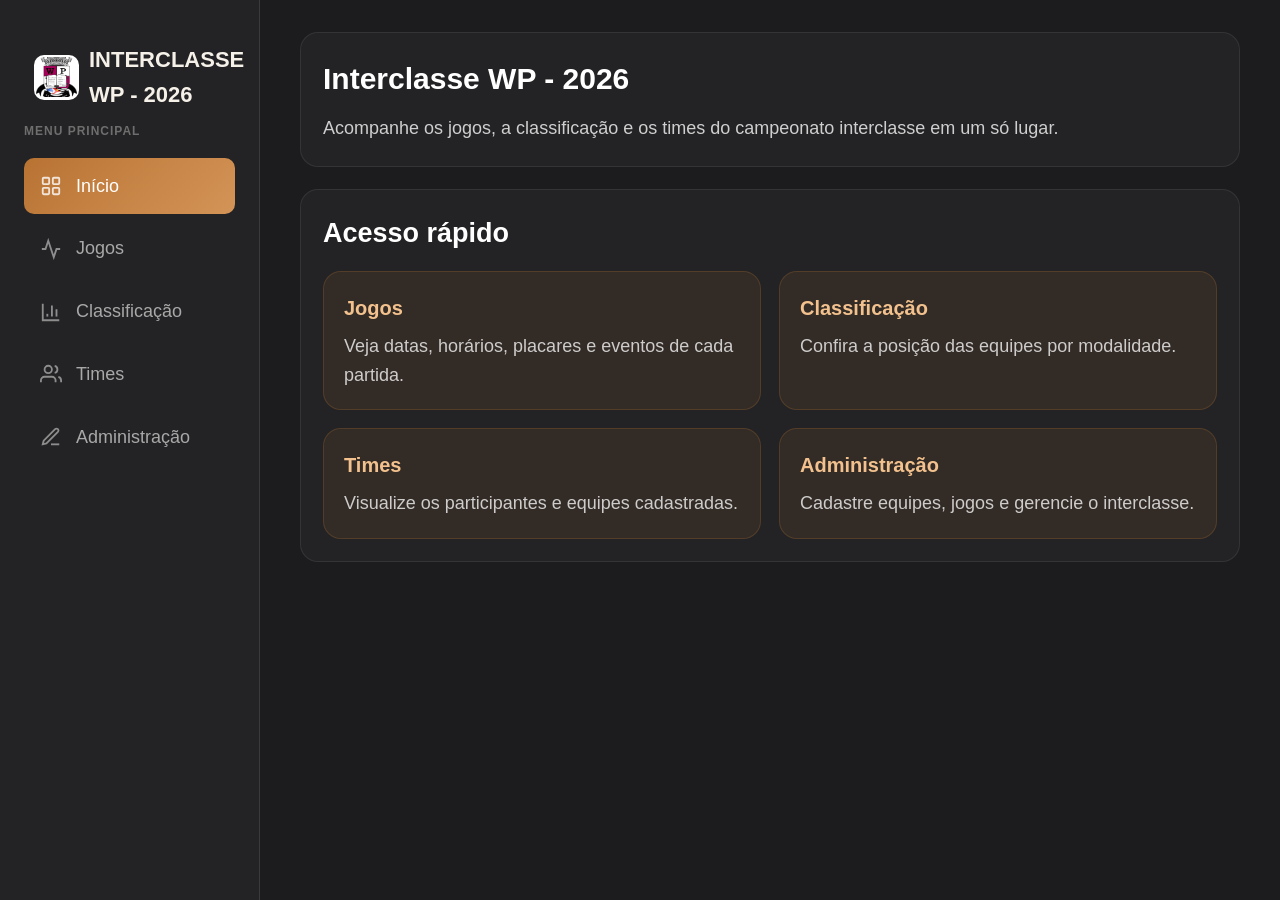
==== commit d392858f: "Update index.html" ====
--- a/index.html
+++ b/index.html
@@ -3,7 +3,7 @@
 <head>
   <meta charset="UTF-8">
   <meta name="viewport" content="width=device-width, initial-scale=1.0">
-  <title>Inicial - Interclasse</title>
+  <title>Interclasse WP - 2026</title>
 
   <link rel="stylesheet" href="css/templatemo-crypto-style.css">
   <link rel="stylesheet" href="css/templatemo-crypto-pages.css">
@@ -22,127 +22,122 @@
       color: #fff;
     }
 
-    .welcome-card {
+    .hero-card,
+    .quick-card {
+      background: rgba(255,255,255,0.03);
+      border: 1px solid rgba(255,255,255,0.08);
+      border-radius: 18px;
+      padding: 22px;
       margin-bottom: 22px;
     }
 
-    .hero-box {
-      background: linear-gradient(135deg, rgba(184,115,51,0.18), rgba(212,148,87,0.10));
-      border: 1px solid rgba(184,115,51,0.25);
-      border-radius: 22px;
-      padding: 28px;
-      margin-bottom: 24px;
-    }
-
-    .hero-box h1 {
+    .hero-title {
       margin: 0 0 10px;
-      font-size: 34px;
       color: #fff;
-    }
-
-    .hero-box p {
+      font-size: 30px;
+    }
+
+    .hero-text {
       margin: 0;
       color: rgba(255,255,255,0.78);
       line-height: 1.7;
-      max-width: 760px;
-    }
-
-    .section-title {
+    }
+
+    .quick-grid {
+      display: grid;
+      grid-template-columns: repeat(2, minmax(220px, 1fr));
+      gap: 18px;
+      margin-top: 16px;
+    }
+
+    .quick-link {
+      display: block;
+      text-decoration: none;
+      border-radius: 18px;
+      padding: 20px;
+      background: rgba(184,115,51,0.10);
+      border: 1px solid rgba(184,115,51,0.25);
+      color: #fff;
+      transition: 0.25s ease;
+    }
+
+    .quick-link:hover {
+      transform: translateY(-2px);
+      background: rgba(184,115,51,0.16);
+    }
+
+    .quick-link h3 {
       margin: 0 0 8px;
-      color: #fff;
-      font-size: 24px;
-    }
-
-    .section-subtitle {
-      margin: 0 0 18px;
-      color: rgba(255,255,255,0.68);
+      color: #f2c18d;
+      font-size: 20px;
+    }
+
+    .quick-link p {
+      margin: 0;
+      color: rgba(255,255,255,0.76);
       line-height: 1.6;
     }
 
-    .sports-grid,
-    .actions-grid,
-    .info-grid {
-      display: grid;
-      gap: 18px;
-    }
-
-    .sports-grid {
-      grid-template-columns: repeat(auto-fit, minmax(220px, 1fr));
-    }
-
-    .actions-grid,
-    .info-grid {
-      grid-template-columns: repeat(auto-fit, minmax(260px, 1fr));
-    }
-
-    .sport-card,
-    .action-card,
-    .info-card {
-      background: rgba(255,255,255,0.03);
-      border: 1px solid rgba(255,255,255,0.08);
-      border-radius: 20px;
-      padding: 22px;
-    }
-
-    .sport-badge {
-      display: inline-block;
-      margin-bottom: 12px;
-      padding: 6px 12px;
-      border-radius: 999px;
-      background: rgba(184,115,51,0.18);
-      color: #f2c18d;
-      font-size: 12px;
-      font-weight: 700;
-    }
-
-    .sport-card h3,
-    .action-card h3,
-    .info-card h3 {
-      margin: 0 0 10px;
-      color: #fff;
-      font-size: 20px;
-    }
-
-    .sport-card p,
-    .action-card p,
-    .info-card p {
-      margin: 0;
-      color: rgba(255,255,255,0.74);
-      line-height: 1.7;
-    }
-
-    .quick-link {
-      display: inline-flex;
-      align-items: center;
-      justify-content: center;
-      text-decoration: none;
-      margin-top: 16px;
-      padding: 11px 16px;
-      border-radius: 14px;
-      font-size: 14px;
-      font-weight: 700;
-      color: #fff;
-      background: linear-gradient(135deg, #b87333, #d49457);
-      transition: 0.25s ease;
-    }
-
-    .quick-link:hover {
-      transform: translateY(-1px);
-      opacity: 0.96;
-    }
-
-    .card {
-      margin-bottom: 24px;
+    @media (max-width: 900px) {
+      .sidebar {
+        position: fixed !important;
+        top: 0 !important;
+        left: 0 !important;
+        width: 280px !important;
+        height: 100vh !important;
+        z-index: 10001 !important;
+        overflow-y: auto !important;
+        background: #151821 !important;
+        transform: translateX(-110%) !important;
+        transition: transform 0.3s ease !important;
+        will-change: transform;
+        display: block !important;
+        visibility: visible !important;
+        opacity: 1 !important;
+      }
+
+      .sidebar.mobile-open {
+        transform: translateX(0) !important;
+      }
+
+      .sidebar-overlay {
+        position: fixed !important;
+        inset: 0 !important;
+        background: rgba(0, 0, 0, 0.45) !important;
+        opacity: 0 !important;
+        visibility: hidden !important;
+        z-index: 10000 !important;
+        transition: opacity 0.3s ease, visibility 0.3s ease !important;
+        display: block !important;
+      }
+
+      .sidebar-overlay.show {
+        opacity: 1 !important;
+        visibility: visible !important;
+      }
+
+      .mobile-menu-toggle {
+        position: fixed !important;
+        top: 14px !important;
+        left: 14px !important;
+        z-index: 10002 !important;
+        display: flex !important;
+      }
+
+      .main-content {
+        width: 100% !important;
+        padding-top: 76px !important;
+        box-sizing: border-box;
+      }
+
+      .quick-grid {
+        grid-template-columns: 1fr;
+      }
     }
   </style>
 </head>
 <body>
-
-<div class="splash-screen">
-  <img src="logo.png" alt="Logo Interclasse">
-</div>
-
-  <button class="mobile-menu-toggle" id="mobileMenuToggle">
+  <button class="mobile-menu-toggle" id="mobileMenuToggle" type="button" onclick="toggleMobileMenu()">
     <div class="hamburger">
       <span></span>
       <span></span>
@@ -154,12 +149,12 @@
 
   <div class="dashboard">
     <aside class="sidebar" id="sidebar">
-    <div class="logo">
-    <div class="logo-icon">
-      <img src="logo.png" alt="Logo da Escola">
-    </div>
-      <span class="logo-text">INTERCLASSE WP - 2026</span>
-    </div>
+      <div class="logo">
+        <div class="logo-icon">
+          <img src="logo.png" alt="Logo da Escola">
+        </div>
+        <span class="logo-text">INTERCLASSE WP - 2026</span>
+      </div>
 
       <nav class="nav-section">
         <div class="nav-label">Menu Principal</div>
@@ -212,63 +207,79 @@
     </aside>
 
     <main class="main-content">
-      <div class="hero-box">
-        <p>
-          Bem-vindo ao portal oficial da Interclasse 2026! Aqui você acompanha as modalidades, confere os jogos, vê a classificação atualizada e conhece as equipes participantes.
+      <div class="hero-card">
+        <h1 class="hero-title">Interclasse WP - 2026</h1>
+        <p class="hero-text">
+          Acompanhe os jogos, a classificação e os times do campeonato interclasse em um só lugar.
         </p>
       </div>
 
-      <div class="card welcome-card">
-        <h2 class="section-title">Modalidades Oficiais</h2>
-      
-
-        <div class="sports-grid">
-          <div class="sport-card">
-            <span class="sport-badge">Modalidade</span>
-            <h3>Futsal</h3>
-          </div>
-
-          <div class="sport-card">
-            <span class="sport-badge">Modalidade</span>
-            <h3>Volei</h3>
-          </div>
-
-          <div class="sport-card">
-            <span class="sport-badge">Modalidade</span>
-            <h3>Pingpong</h3>
-          </div>
-        </div>
-      </div>
-
-      <div class="card">
-        <h2 class="section-title">Acesso Rápido</h2>
-        <p class="section-subtitle">
-          Navegue diretamente para as principais áreas do sistema.
-        </p>
-
-        <div class="actions-grid">
-          <div class="action-card">
+      <div class="quick-card">
+        <h2 style="margin:0; color:#fff;">Acesso rápido</h2>
+
+        <div class="quick-grid">
+          <a href="jogos.html" class="quick-link">
             <h3>Jogos</h3>
-            <a class="quick-link" href="jogos.html">Abrir Jogos</a>
-          </div>
-
-          <div class="action-card">
+            <p>Veja datas, horários, placares e eventos de cada partida.</p>
+          </a>
+
+          <a href="classificacao.html" class="quick-link">
             <h3>Classificação</h3>
-            <a class="quick-link" href="classificacao.html">Abrir Classificação</a>
-          </div>
-
-          <div class="action-card">
+            <p>Confira a posição das equipes por modalidade.</p>
+          </a>
+
+          <a href="times.html" class="quick-link">
             <h3>Times</h3>
-            <a class="quick-link" href="times.html">Abrir Times</a>
-          </div>
-        </div>
-      </div>
-
+            <p>Visualize os participantes e equipes cadastradas.</p>
+          </a>
+
+          <a href="administracao.html" class="quick-link">
+            <h3>Administração</h3>
+            <p>Cadastre equipes, jogos e gerencie o interclasse.</p>
+          </a>
         </div>
       </div>
     </main>
   </div>
 
   <script src="js/templatemo-crypto-script.js"></script>
+  <script>
+    function toggleMobileMenu() {
+      const sidebar = document.getElementById("sidebar");
+      const overlay = document.getElementById("sidebarOverlay");
+      if (!sidebar || !overlay) return;
+
+      sidebar.classList.toggle("mobile-open");
+      overlay.classList.toggle("show");
+    }
+
+    document.addEventListener("DOMContentLoaded", function () {
+      const overlay = document.getElementById("sidebarOverlay");
+      const sidebar = document.getElementById("sidebar");
+
+      if (overlay && sidebar) {
+        overlay.addEventListener("click", function () {
+          sidebar.classList.remove("mobile-open");
+          overlay.classList.remove("show");
+        });
+      }
+
+      document.querySelectorAll(".sidebar .nav-item").forEach(item => {
+        item.addEventListener("click", function () {
+          if (sidebar && overlay) {
+            sidebar.classList.remove("mobile-open");
+            overlay.classList.remove("show");
+          }
+        });
+      });
+
+      window.addEventListener("resize", function () {
+        if (window.innerWidth > 900 && sidebar && overlay) {
+          sidebar.classList.remove("mobile-open");
+          overlay.classList.remove("show");
+        }
+      });
+    });
+  </script>
 </body>
-</html>+</html>
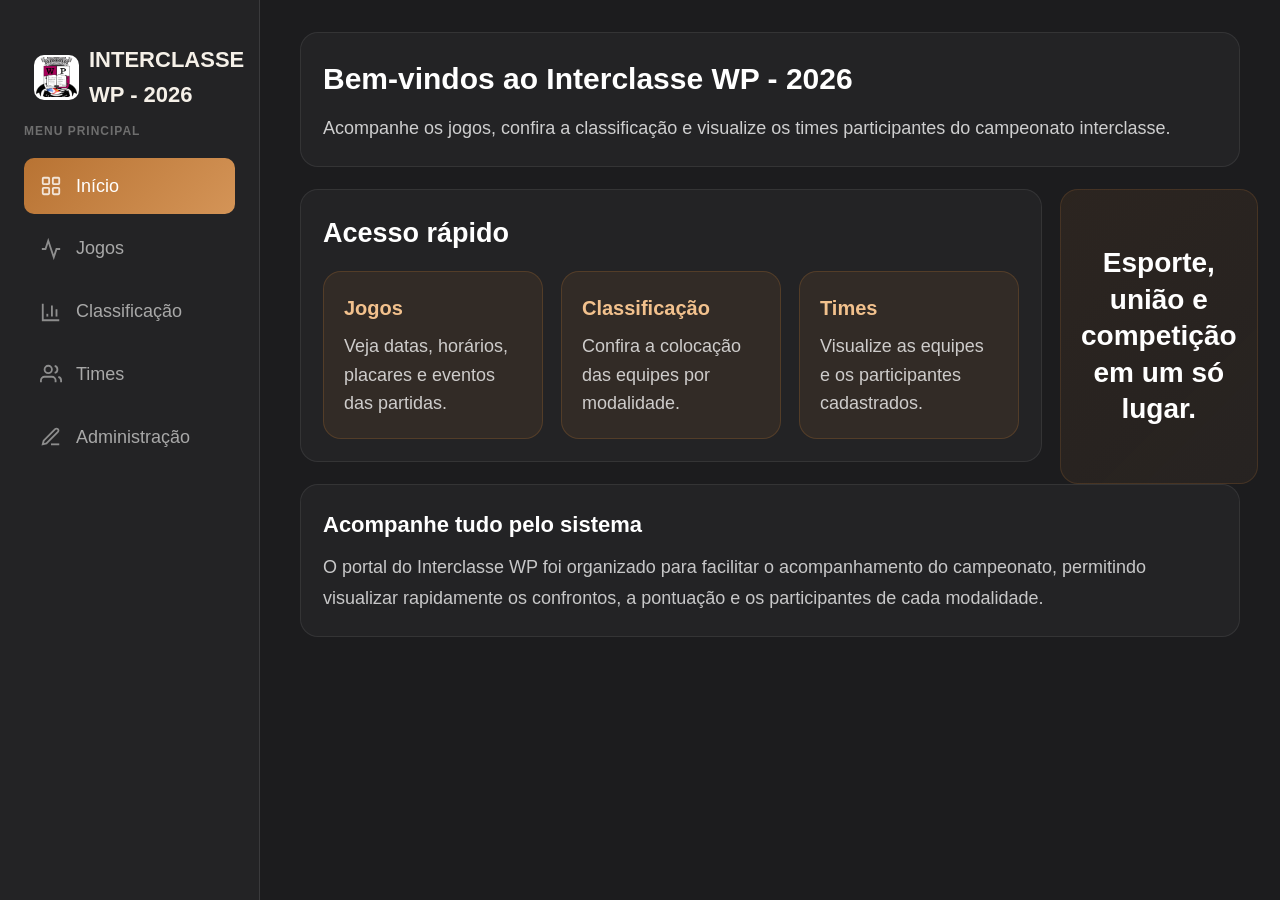
==== commit ce50c17d: "Refactor HTML structure and update styles" ====
--- a/index.html
+++ b/index.html
@@ -23,7 +23,8 @@
     }
 
     .hero-card,
-    .quick-card {
+    .quick-card,
+    .info-card {
       background: rgba(255,255,255,0.03);
       border: 1px solid rgba(255,255,255,0.08);
       border-radius: 18px;
@@ -45,7 +46,7 @@
 
     .quick-grid {
       display: grid;
-      grid-template-columns: repeat(2, minmax(220px, 1fr));
+      grid-template-columns: repeat(3, minmax(220px, 1fr));
       gap: 18px;
       margin-top: 16px;
     }
@@ -76,6 +77,80 @@
       margin: 0;
       color: rgba(255,255,255,0.76);
       line-height: 1.6;
+    }
+
+    .welcome-grid {
+      display: grid;
+      grid-template-columns: 1.2fr 0.8fr;
+      gap: 18px;
+    }
+
+    .highlight-box {
+      display: flex;
+      align-items: center;
+      justify-content: center;
+      min-height: 220px;
+      border-radius: 18px;
+      background: linear-gradient(135deg, rgba(184,115,51,0.10), rgba(212,148,87,0.06));
+      border: 1px solid rgba(184,115,51,0.20);
+      text-align: center;
+      padding: 20px;
+    }
+
+    .highlight-box h2 {
+      margin: 0;
+      color: #fff;
+      font-size: 28px;
+      line-height: 1.3;
+    }
+
+    .info-title {
+      margin: 0 0 10px;
+      color: #fff;
+      font-size: 22px;
+    }
+
+    .info-text {
+      margin: 0;
+      color: rgba(255,255,255,0.75);
+      line-height: 1.7;
+    }
+
+    .splash-screen {
+      position: fixed;
+      inset: 0;
+      background: #ffffff;
+      display: flex;
+      align-items: center;
+      justify-content: center;
+      z-index: 99999;
+      transition: opacity 0.5s ease, visibility 0.5s ease;
+    }
+
+    .splash-screen.hide {
+      opacity: 0;
+      visibility: hidden;
+      pointer-events: none;
+    }
+
+    .splash-logo-box {
+      text-align: center;
+      padding: 24px;
+    }
+
+    .splash-logo-box img {
+      max-width: 220px;
+      width: 100%;
+      height: auto;
+      display: block;
+      margin: 0 auto 14px;
+    }
+
+    .splash-logo-box p {
+      margin: 0;
+      color: #333;
+      font-weight: 700;
+      letter-spacing: 0.4px;
     }
 
     @media (max-width: 900px) {
@@ -130,13 +205,29 @@
         box-sizing: border-box;
       }
 
+      .welcome-grid,
       .quick-grid {
         grid-template-columns: 1fr;
+      }
+
+      .hero-title {
+        font-size: 26px;
+      }
+
+      .highlight-box h2 {
+        font-size: 24px;
       }
     }
   </style>
 </head>
 <body>
+  <div class="splash-screen" id="splashScreen">
+    <div class="splash-logo-box">
+      <img src="logo.png" alt="Logo da Escola">
+      <p>INTERCLASSE WP - 2026</p>
+    </div>
+  </div>
+
   <button class="mobile-menu-toggle" id="mobileMenuToggle" type="button" onclick="toggleMobileMenu()">
     <div class="hamburger">
       <span></span>
@@ -208,36 +299,45 @@
 
     <main class="main-content">
       <div class="hero-card">
-        <h1 class="hero-title">Interclasse WP - 2026</h1>
+        <h1 class="hero-title">Bem-vindos ao Interclasse WP - 2026</h1>
         <p class="hero-text">
-          Acompanhe os jogos, a classificação e os times do campeonato interclasse em um só lugar.
+          Acompanhe os jogos, confira a classificação e visualize os times participantes do campeonato interclasse.
         </p>
       </div>
 
-      <div class="quick-card">
-        <h2 style="margin:0; color:#fff;">Acesso rápido</h2>
-
-        <div class="quick-grid">
-          <a href="jogos.html" class="quick-link">
-            <h3>Jogos</h3>
-            <p>Veja datas, horários, placares e eventos de cada partida.</p>
-          </a>
-
-          <a href="classificacao.html" class="quick-link">
-            <h3>Classificação</h3>
-            <p>Confira a posição das equipes por modalidade.</p>
-          </a>
-
-          <a href="times.html" class="quick-link">
-            <h3>Times</h3>
-            <p>Visualize os participantes e equipes cadastradas.</p>
-          </a>
-
-          <a href="administracao.html" class="quick-link">
-            <h3>Administração</h3>
-            <p>Cadastre equipes, jogos e gerencie o interclasse.</p>
-          </a>
+      <div class="welcome-grid">
+        <div class="quick-card">
+          <h2 style="margin:0; color:#fff;">Acesso rápido</h2>
+
+          <div class="quick-grid">
+            <a href="jogos.html" class="quick-link">
+              <h3>Jogos</h3>
+              <p>Veja datas, horários, placares e eventos das partidas.</p>
+            </a>
+
+            <a href="classificacao.html" class="quick-link">
+              <h3>Classificação</h3>
+              <p>Confira a colocação das equipes por modalidade.</p>
+            </a>
+
+            <a href="times.html" class="quick-link">
+              <h3>Times</h3>
+              <p>Visualize as equipes e os participantes cadastrados.</p>
+            </a>
+          </div>
         </div>
+
+        <div class="highlight-box">
+          <h2>Esporte, união e competição<br>em um só lugar.</h2>
+        </div>
+      </div>
+
+      <div class="info-card">
+        <h2 class="info-title">Acompanhe tudo pelo sistema</h2>
+        <p class="info-text">
+          O portal do Interclasse WP foi organizado para facilitar o acompanhamento do campeonato,
+          permitindo visualizar rapidamente os confrontos, a pontuação e os participantes de cada modalidade.
+        </p>
       </div>
     </main>
   </div>
@@ -256,6 +356,7 @@
     document.addEventListener("DOMContentLoaded", function () {
       const overlay = document.getElementById("sidebarOverlay");
       const sidebar = document.getElementById("sidebar");
+      const splash = document.getElementById("splashScreen");
 
       if (overlay && sidebar) {
         overlay.addEventListener("click", function () {
@@ -279,6 +380,10 @@
           overlay.classList.remove("show");
         }
       });
+
+      setTimeout(() => {
+        if (splash) splash.classList.add("hide");
+      }, 1400);
     });
   </script>
 </body>
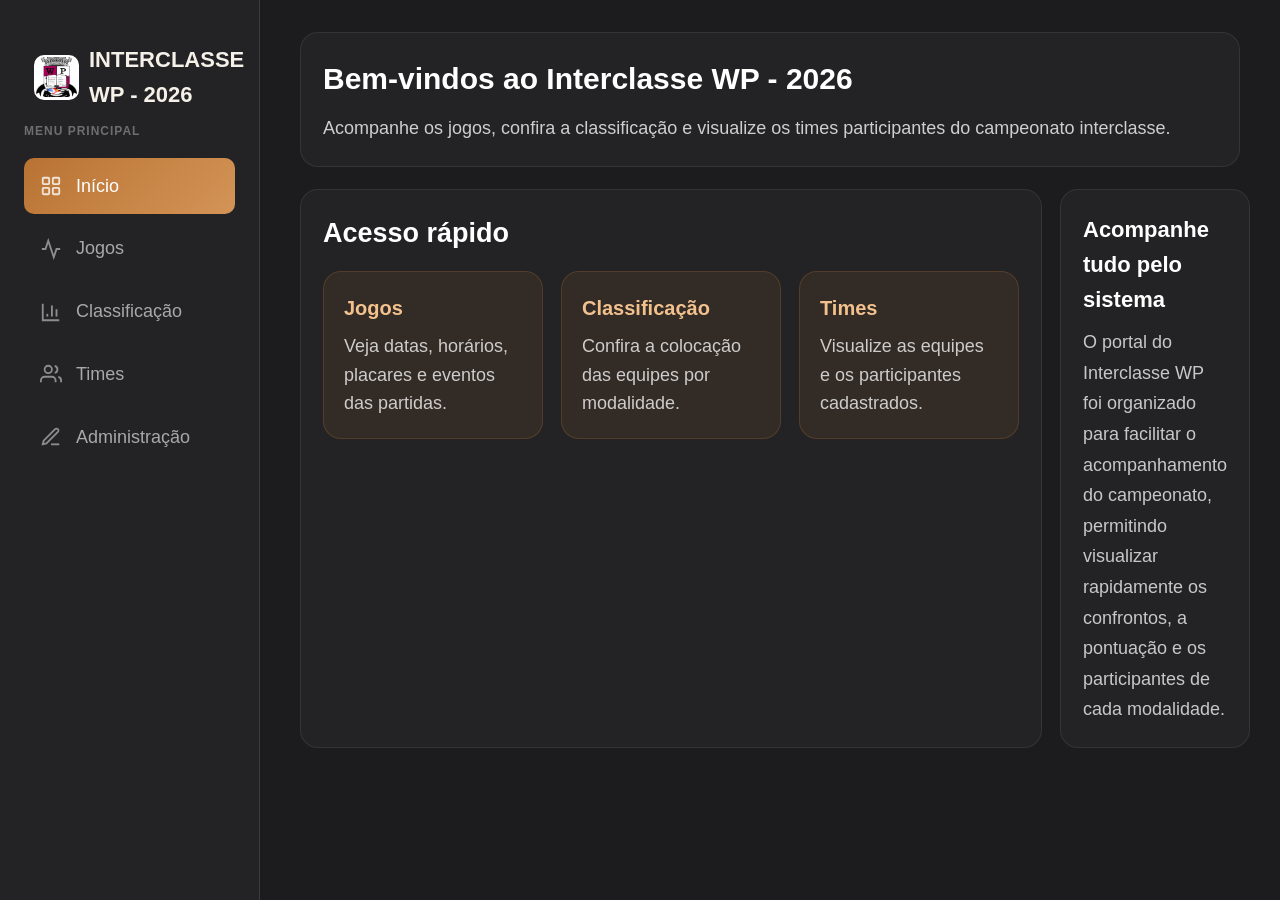
==== commit f5661357: "Update index.html" ====
--- a/index.html
+++ b/index.html
@@ -327,11 +327,6 @@
           </div>
         </div>
 
-        <div class="highlight-box">
-          <h2>Esporte, união e competição<br>em um só lugar.</h2>
-        </div>
-      </div>
-
       <div class="info-card">
         <h2 class="info-title">Acompanhe tudo pelo sistema</h2>
         <p class="info-text">
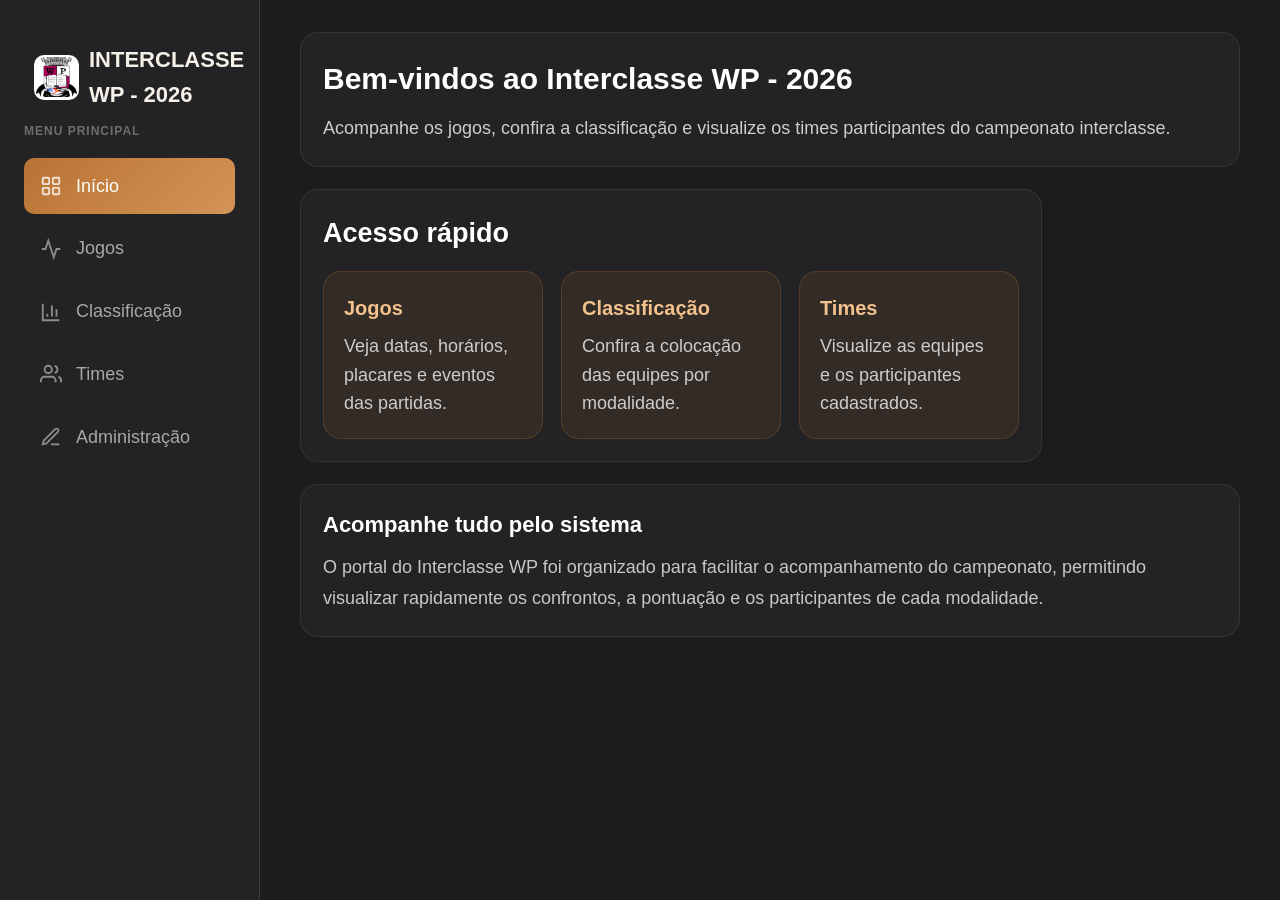
==== commit b325f1cf: "Fix HTML structure by closing div tags" ====
--- a/index.html
+++ b/index.html
@@ -327,7 +327,10 @@
           </div>
         </div>
 
-      <div class="info-card">
+        
+      </div>
+
+      <div class="quick-card">
         <h2 class="info-title">Acompanhe tudo pelo sistema</h2>
         <p class="info-text">
           O portal do Interclasse WP foi organizado para facilitar o acompanhamento do campeonato,
